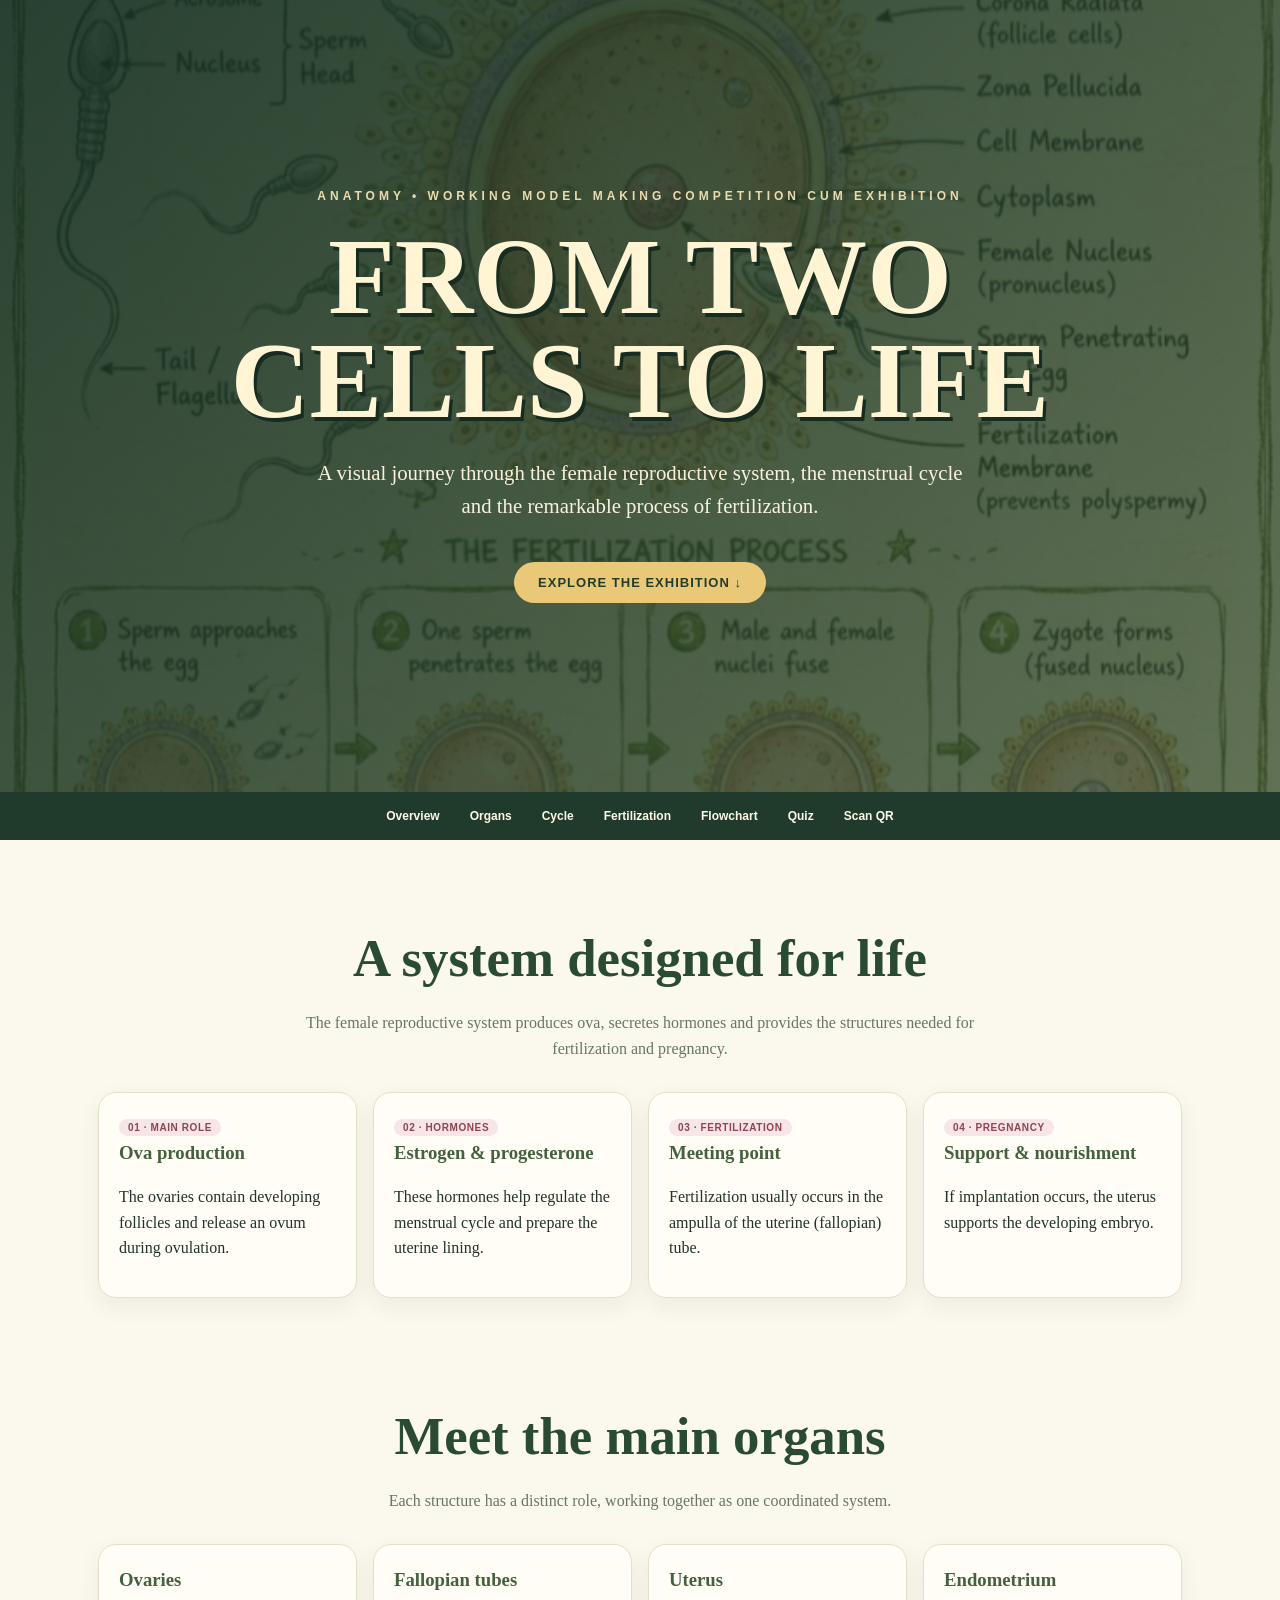
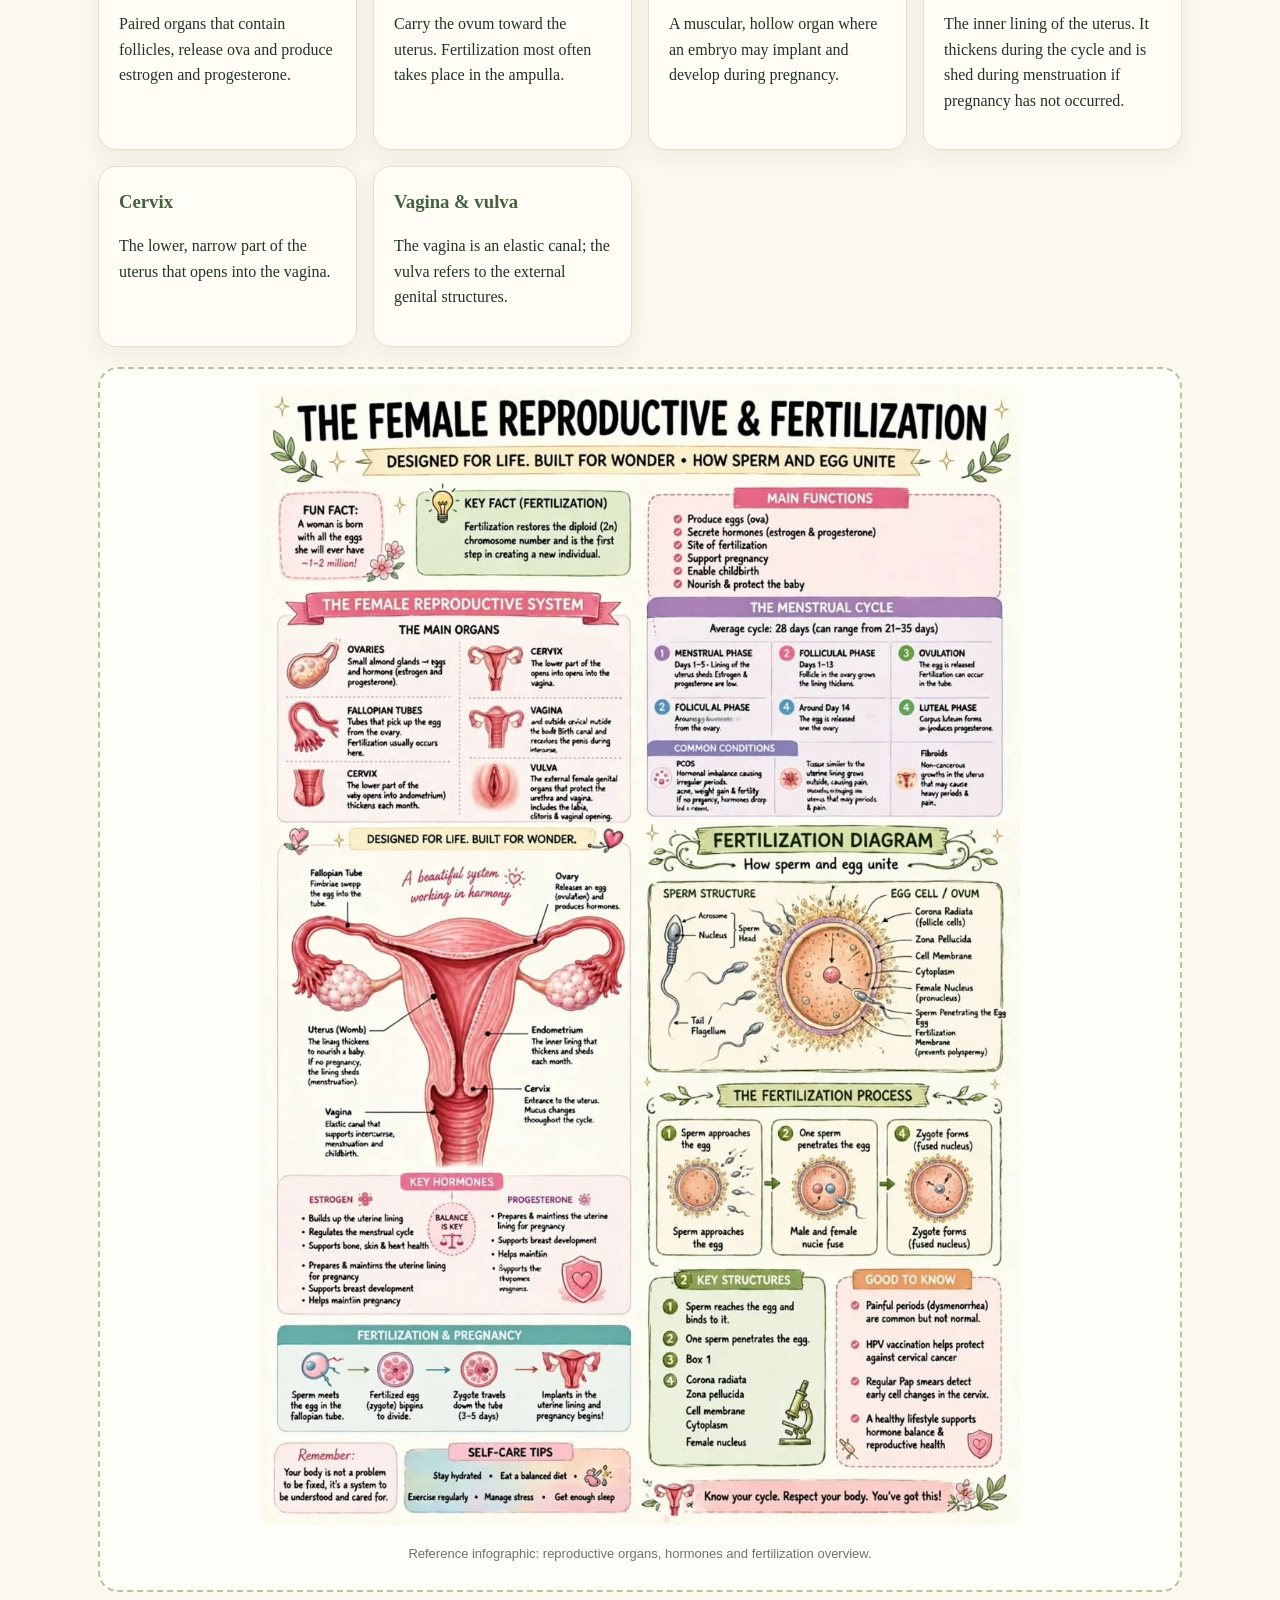
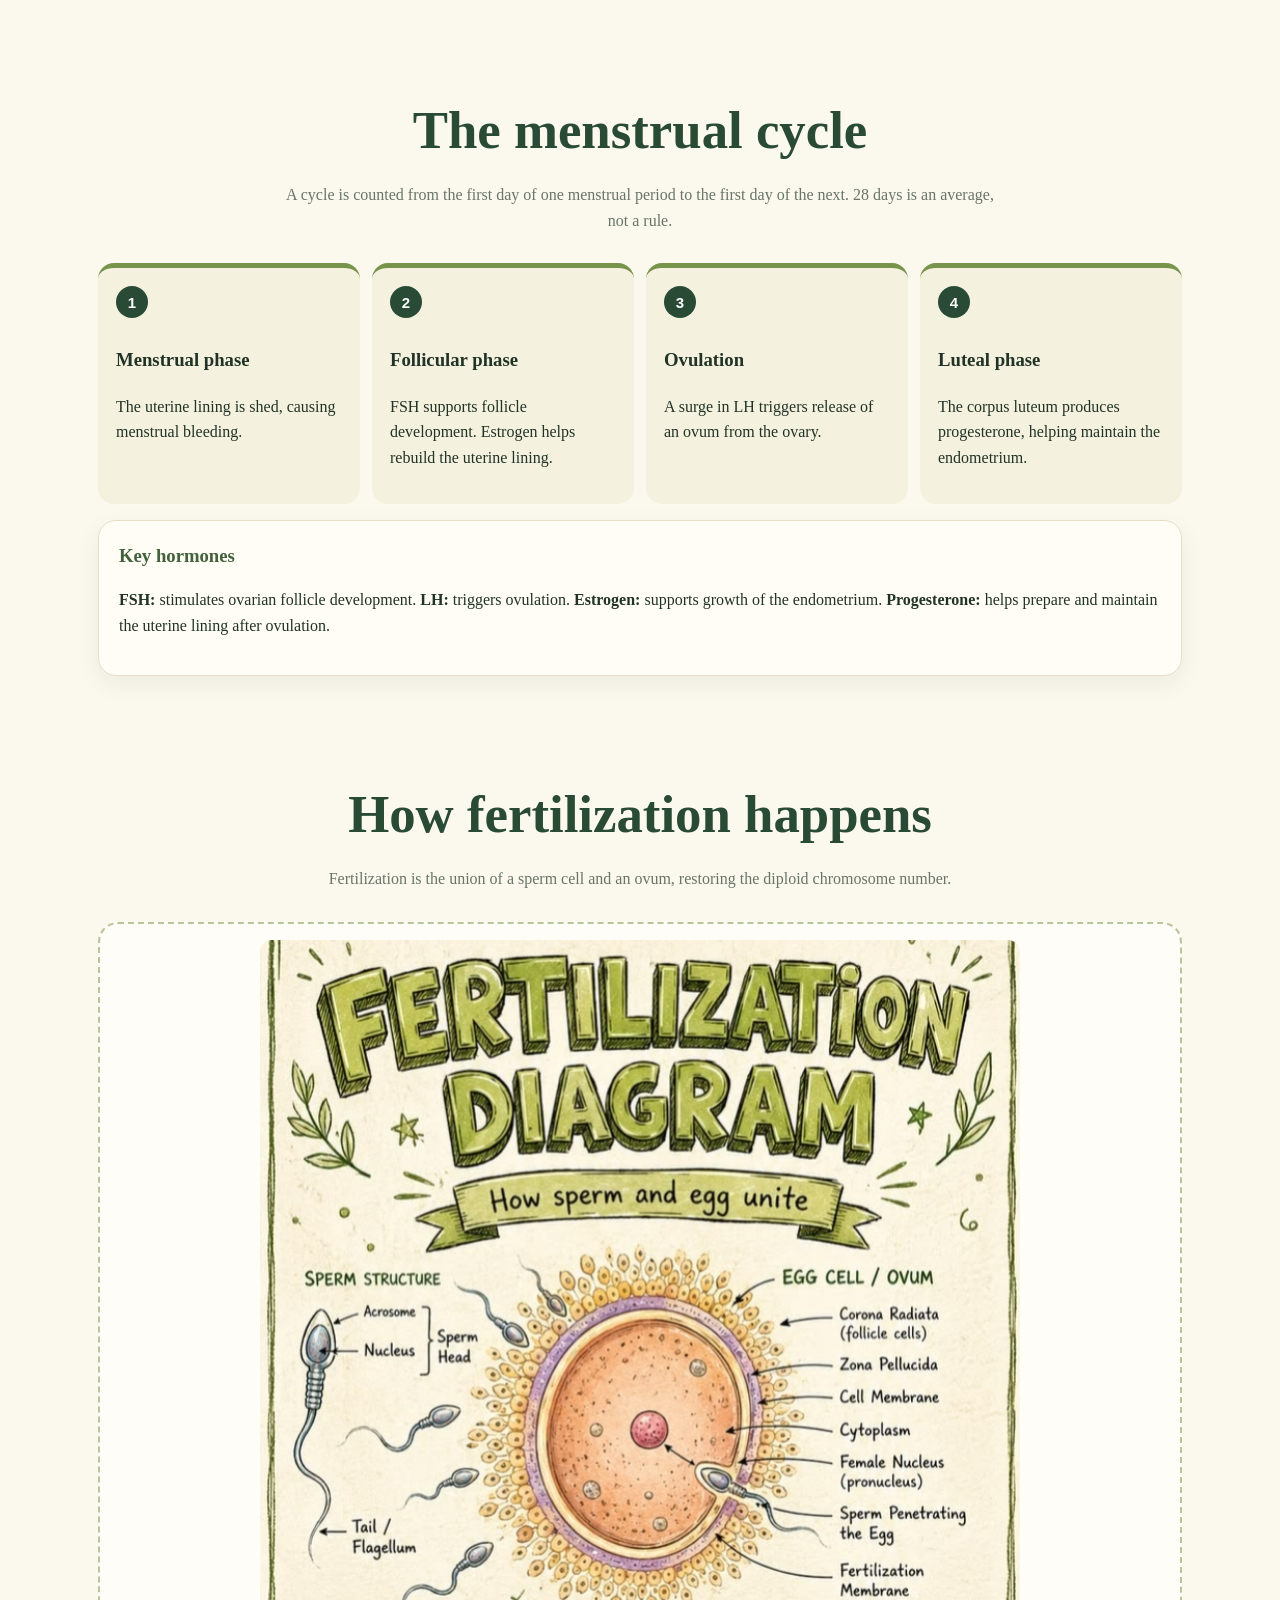
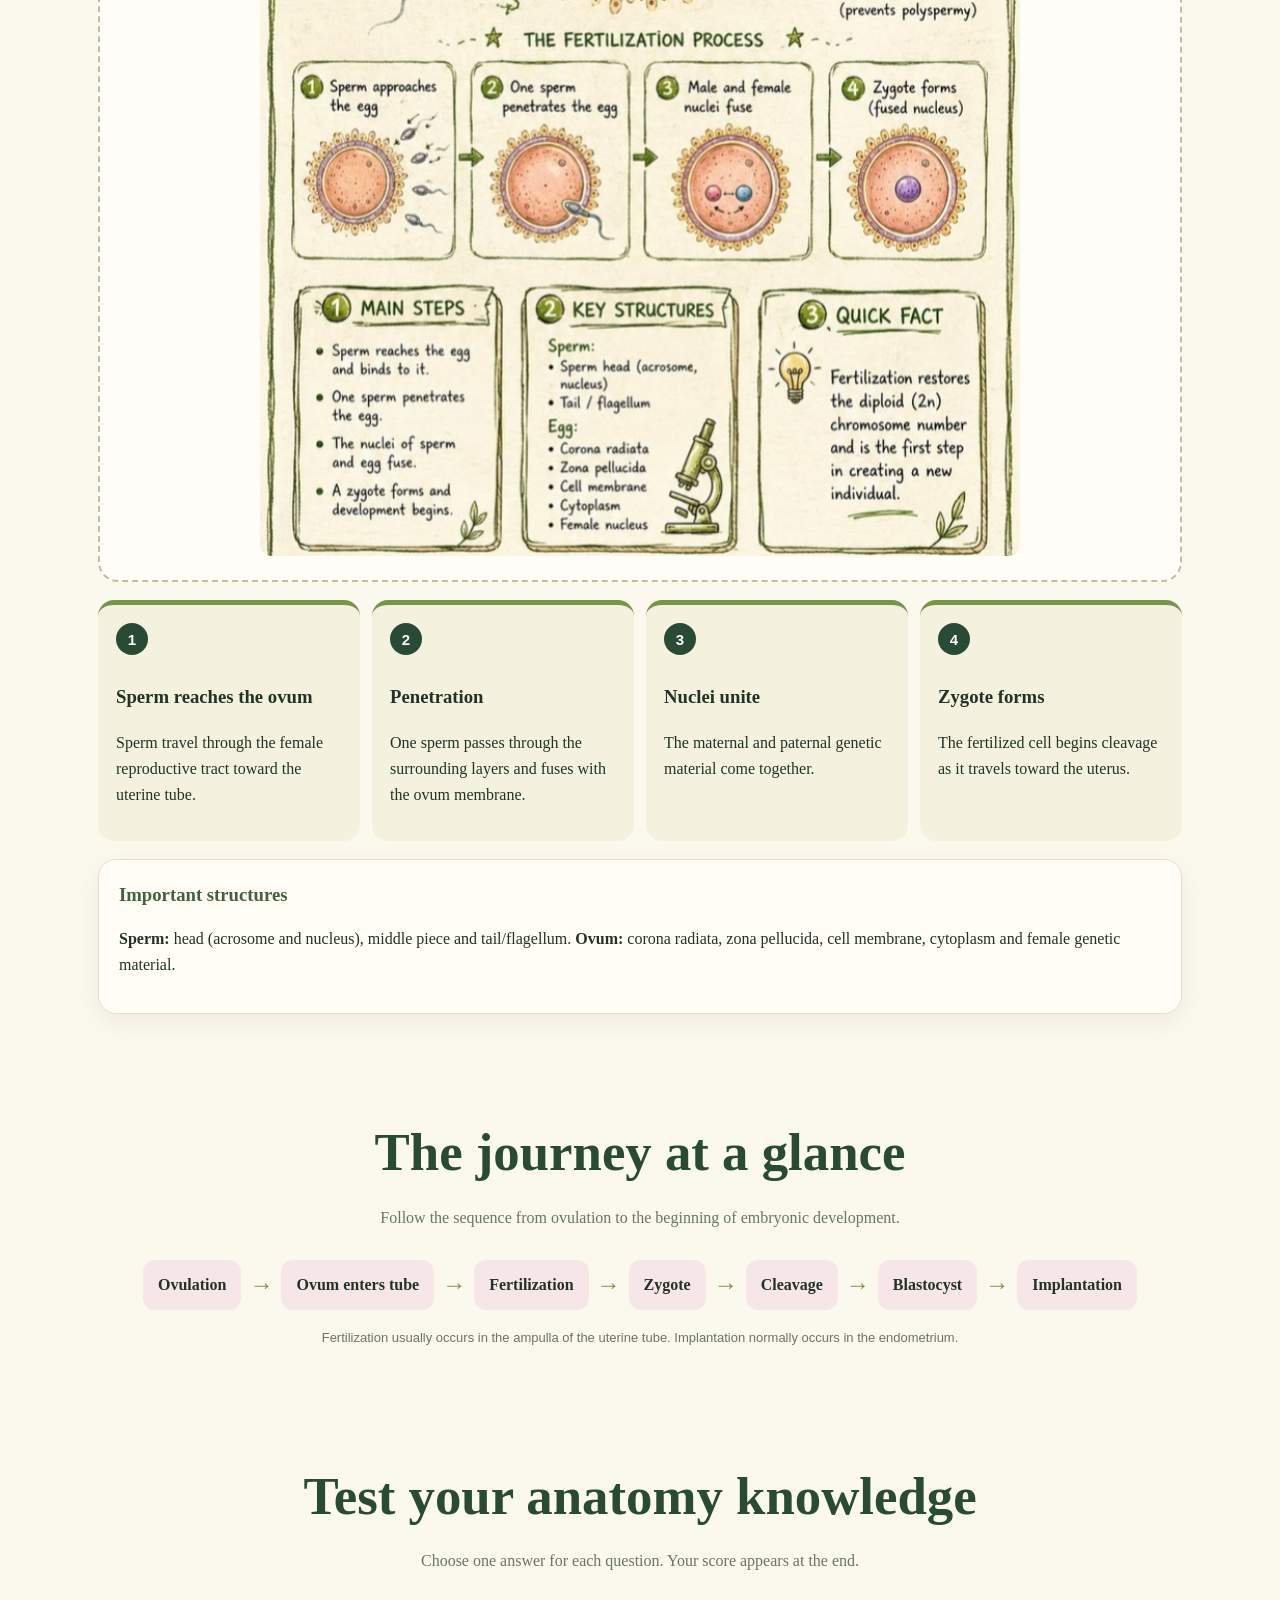
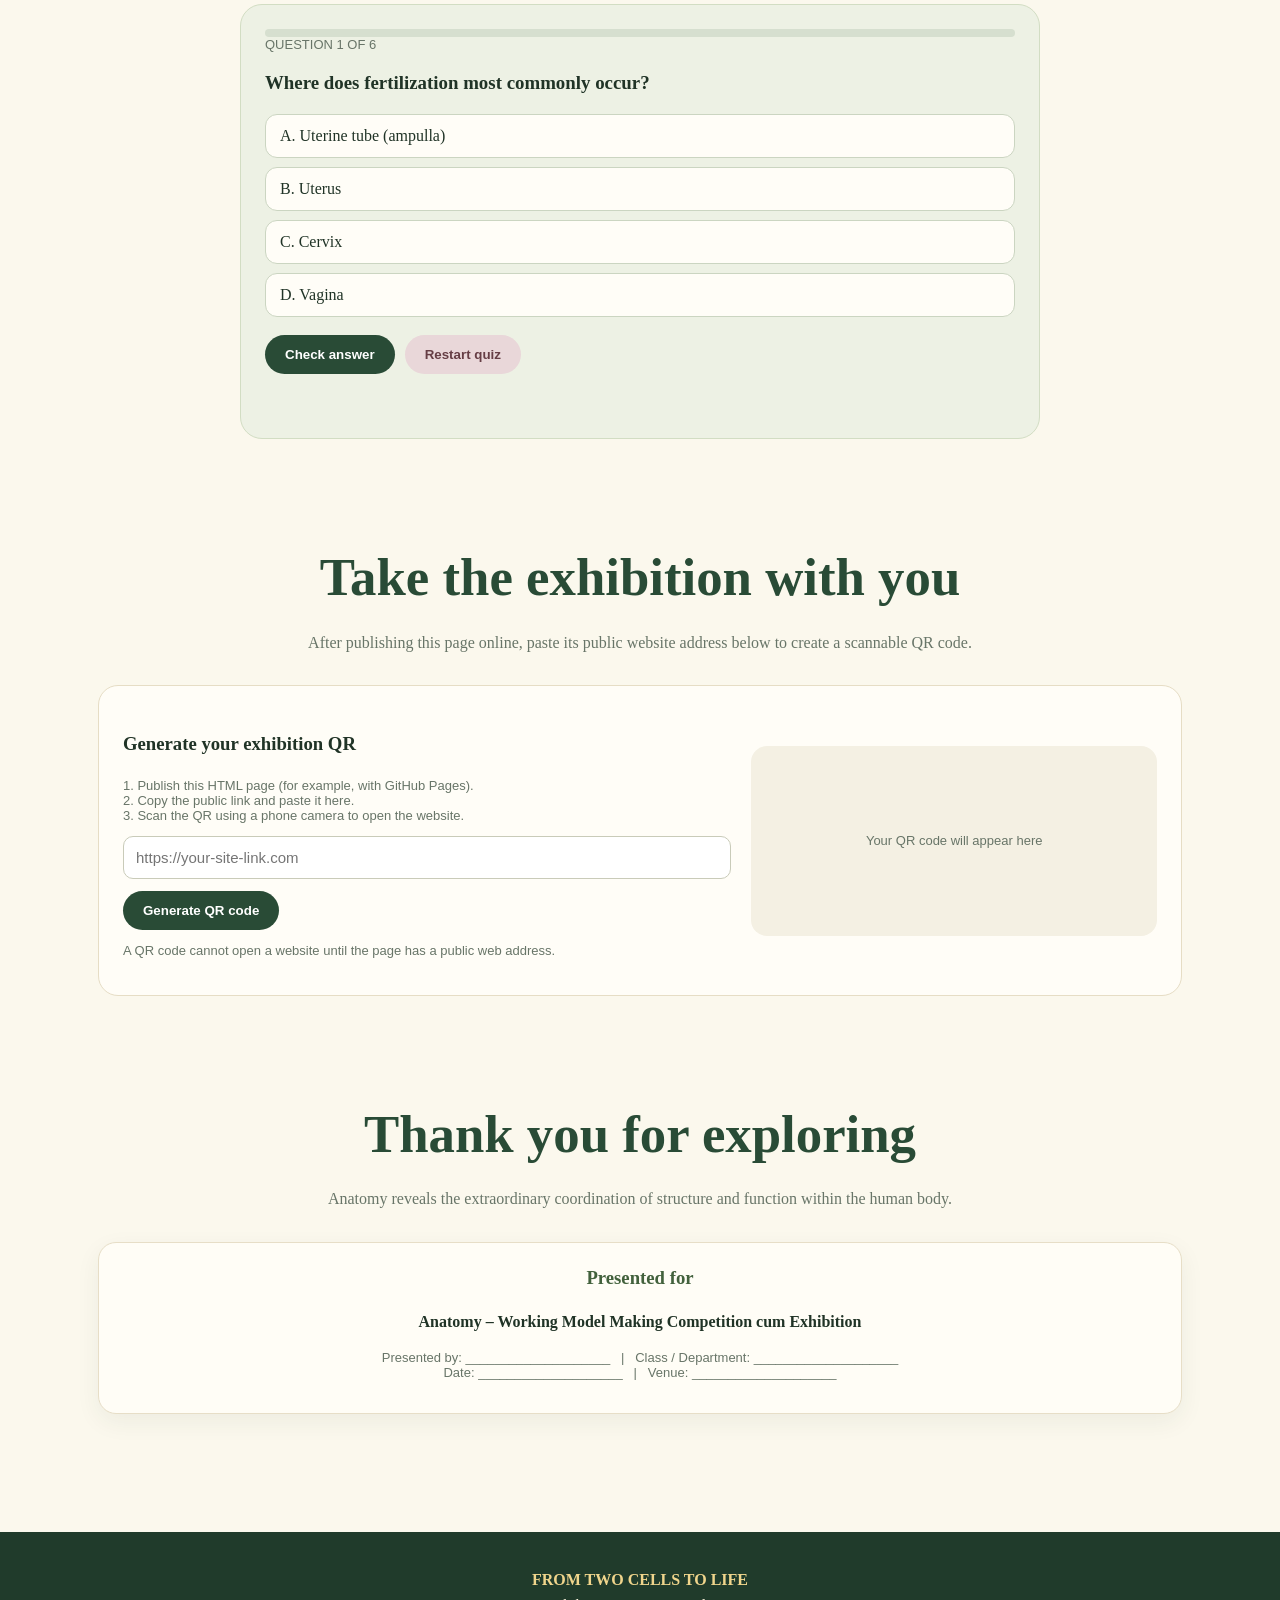
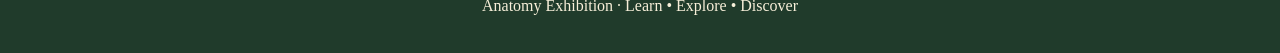
==== anatomy_exhibition_website.html @ d7142485 "Add files via upload" ====
<!DOCTYPE html>
<html lang="en">
<head>
<meta charset="UTF-8"><meta name="viewport" content="width=device-width, initial-scale=1">
<meta name="theme-color" content="#243c2b">
<title>From Two Cells to Life | Anatomy Exhibition</title>
<style>
:root{--ink:#203326;--green:#294b36;--leaf:#78934c;--cream:#fbf8ed;--pink:#e58e9c;--gold:#d9b85d;--paper:#fffdf6;--muted:#687568}
*{box-sizing:border-box}html{scroll-behavior:smooth}body{margin:0;background:var(--cream);color:var(--ink);font-family:Georgia,serif;line-height:1.6}
header{min-height:88vh;display:flex;align-items:center;justify-content:center;text-align:center;padding:70px 20px;color:#fff;background:linear-gradient(135deg,rgba(22,49,34,.92),rgba(54,77,45,.78)),url('[data-uri]') center/cover}
.hero{max-width:900px}.eyebrow{letter-spacing:4px;text-transform:uppercase;font:700 12px Arial,sans-serif;color:#e8dcae}.hero h1{font-size:clamp(3rem,9vw,6.8rem);line-height:.95;margin:22px 0;color:#fff4d3;text-shadow:3px 4px 0 #172c20}.hero p{font-size:clamp(1rem,2vw,1.3rem);max-width:650px;margin:24px auto;color:#f8f1df}.cta{display:inline-block;margin-top:15px;padding:13px 24px;border-radius:30px;background:#e9c978;color:#243c2b;text-decoration:none;font:700 13px Arial,sans-serif;letter-spacing:1px}
nav{position:sticky;top:0;z-index:5;background:#203b2b;display:flex;gap:8px;justify-content:center;flex-wrap:wrap;padding:10px}nav a{color:#fff8e7;text-decoration:none;font:600 12px Arial;padding:7px 11px;border-radius:20px}nav a:hover{background:#47684a}
main{max-width:1120px;margin:auto;padding:28px 18px 70px}.section{padding:48px 0;scroll-margin-top:65px}.section-title{text-align:center;margin:0 0 10px;font-size:clamp(2rem,5vw,3.3rem);color:var(--green)}.sub{text-align:center;color:var(--muted);max-width:720px;margin:0 auto 30px}
.grid{display:grid;grid-template-columns:repeat(auto-fit,minmax(220px,1fr));gap:16px}.card{background:var(--paper);border:1px solid #e7dec7;border-radius:18px;padding:20px;box-shadow:0 8px 25px #273c2810}.card h3{margin:0 0 8px;color:#42613c}.tag{display:inline-block;background:#f7e5e7;color:#8c4652;padding:3px 9px;border-radius:20px;font:700 10px Arial;letter-spacing:.6px;text-transform:uppercase}.fact{font-size:1.08rem}.diagram{background:#fffdf7;border:2px dashed #b9c49b;border-radius:20px;padding:16px;text-align:center}.diagram img{width:100%;max-width:760px;height:auto;border-radius:12px}.steps{display:grid;grid-template-columns:repeat(auto-fit,minmax(180px,1fr));gap:12px;align-items:stretch}.step{background:#f5f1df;border-radius:16px;padding:18px;border-top:5px solid var(--leaf)}.num{display:inline-grid;place-items:center;width:32px;height:32px;border-radius:50%;background:var(--green);color:white;font:bold 15px Arial;margin-bottom:8px}
.flow{display:flex;align-items:center;justify-content:center;flex-wrap:wrap;gap:8px;margin:20px 0}.flow span{background:#f7e6e7;padding:12px 15px;border-radius:12px;font-weight:bold}.flow b{color:#81924c;font:700 24px Arial}
.quiz-wrap{background:#edf1e4;border:1px solid #d2ddc3;border-radius:22px;padding:24px;max-width:800px;margin:auto}.question{font-size:1.18rem;font-weight:bold;margin:16px 0}.option{display:block;width:100%;text-align:left;border:1px solid #cbd5c1;background:#fffdf7;border-radius:12px;padding:12px 14px;margin:9px 0;font:16px Georgia;cursor:pointer;color:var(--ink)}.option:hover{border-color:#6f8a4d;background:#f8f8ed}.option.selected{background:#dce8d0;border:2px solid #63814b}.quiz-actions{display:flex;gap:10px;flex-wrap:wrap;margin-top:18px}.btn{border:0;border-radius:25px;padding:12px 20px;background:var(--green);color:white;font-weight:bold;cursor:pointer}.btn.secondary{background:#e9d7d9;color:#663e45}.feedback{font-weight:bold;min-height:28px;margin-top:12px}.progress{height:8px;background:#d6dfcf;border-radius:20px;overflow:hidden}.progress div{height:100%;width:0;background:#79944f;transition:width .3s}
.qrbox{display:grid;grid-template-columns:1.2fr .8fr;gap:20px;align-items:center;background:#fffdf7;border:1px solid #e6ddc5;border-radius:20px;padding:24px}.qrbox input{width:100%;padding:12px;border:1px solid #c9cbb9;border-radius:10px;font:15px Arial}.qr-preview{min-height:190px;display:grid;place-items:center;background:#f4f0e3;border-radius:16px;padding:14px}.qr-preview img{width:180px;height:180px;max-width:100%}.small{font:13px Arial;color:var(--muted)}footer{text-align:center;background:#203b2b;color:#f7efd9;padding:35px 15px}footer strong{color:#f0d58c}
@media(max-width:650px){.qrbox{grid-template-columns:1fr}nav{position:static}.section{padding:34px 0}}
</style>
</head>
<body>
<header>
<div class="hero"><div class="eyebrow">Anatomy • Working Model Making Competition cum Exhibition</div>
<h1>FROM TWO<br>CELLS TO LIFE</h1>
<p>A visual journey through the female reproductive system, the menstrual cycle and the remarkable process of fertilization.</p>
<a class="cta" href="#explore">EXPLORE THE EXHIBITION ↓</a></div>
</header>
<nav><a href="#explore">Overview</a><a href="#organs">Organs</a><a href="#cycle">Cycle</a><a href="#fertilization">Fertilization</a><a href="#flowchart">Flowchart</a><a href="#quiz">Quiz</a><a href="#qr">Scan QR</a></nav>
<main>
<section class="section" id="explore"><h2 class="section-title">A system designed for life</h2><p class="sub">The female reproductive system produces ova, secretes hormones and provides the structures needed for fertilization and pregnancy.</p>
<div class="grid">
<div class="card"><span class="tag">01 · Main role</span><h3>Ova production</h3><p>The ovaries contain developing follicles and release an ovum during ovulation.</p></div>
<div class="card"><span class="tag">02 · Hormones</span><h3>Estrogen & progesterone</h3><p>These hormones help regulate the menstrual cycle and prepare the uterine lining.</p></div>
<div class="card"><span class="tag">03 · Fertilization</span><h3>Meeting point</h3><p>Fertilization usually occurs in the ampulla of the uterine (fallopian) tube.</p></div>
<div class="card"><span class="tag">04 · Pregnancy</span><h3>Support & nourishment</h3><p>If implantation occurs, the uterus supports the developing embryo.</p></div>
</div></section>
<section class="section" id="organs"><h2 class="section-title">Meet the main organs</h2><p class="sub">Each structure has a distinct role, working together as one coordinated system.</p>
<div class="grid">
<div class="card"><h3>Ovaries</h3><p>Paired organs that contain follicles, release ova and produce estrogen and progesterone.</p></div>
<div class="card"><h3>Fallopian tubes</h3><p>Carry the ovum toward the uterus. Fertilization most often takes place in the ampulla.</p></div>
<div class="card"><h3>Uterus</h3><p>A muscular, hollow organ where an embryo may implant and develop during pregnancy.</p></div>
<div class="card"><h3>Endometrium</h3><p>The inner lining of the uterus. It thickens during the cycle and is shed during menstruation if pregnancy has not occurred.</p></div>
<div class="card"><h3>Cervix</h3><p>The lower, narrow part of the uterus that opens into the vagina.</p></div>
<div class="card"><h3>Vagina & vulva</h3><p>The vagina is an elastic canal; the vulva refers to the external genital structures.</p></div>
</div>
<div class="diagram" style="margin-top:20px"><img src="[data-uri]" alt="Female reproductive system and fertilization educational infographic"><p class="small">Reference infographic: reproductive organs, hormones and fertilization overview.</p></div>
</section>
<section class="section" id="cycle"><h2 class="section-title">The menstrual cycle</h2><p class="sub">A cycle is counted from the first day of one menstrual period to the first day of the next. 28 days is an average, not a rule.</p>
<div class="steps">
<div class="step"><div class="num">1</div><h3>Menstrual phase</h3><p>The uterine lining is shed, causing menstrual bleeding.</p></div>
<div class="step"><div class="num">2</div><h3>Follicular phase</h3><p>FSH supports follicle development. Estrogen helps rebuild the uterine lining.</p></div>
<div class="step"><div class="num">3</div><h3>Ovulation</h3><p>A surge in LH triggers release of an ovum from the ovary.</p></div>
<div class="step"><div class="num">4</div><h3>Luteal phase</h3><p>The corpus luteum produces progesterone, helping maintain the endometrium.</p></div>
</div>
<div class="card" style="margin-top:16px"><h3>Key hormones</h3><p><b>FSH:</b> stimulates ovarian follicle development. <b>LH:</b> triggers ovulation. <b>Estrogen:</b> supports growth of the endometrium. <b>Progesterone:</b> helps prepare and maintain the uterine lining after ovulation.</p></div>
</section>
<section class="section" id="fertilization"><h2 class="section-title">How fertilization happens</h2><p class="sub">Fertilization is the union of a sperm cell and an ovum, restoring the diploid chromosome number.</p>
<div class="diagram"><img src="[data-uri]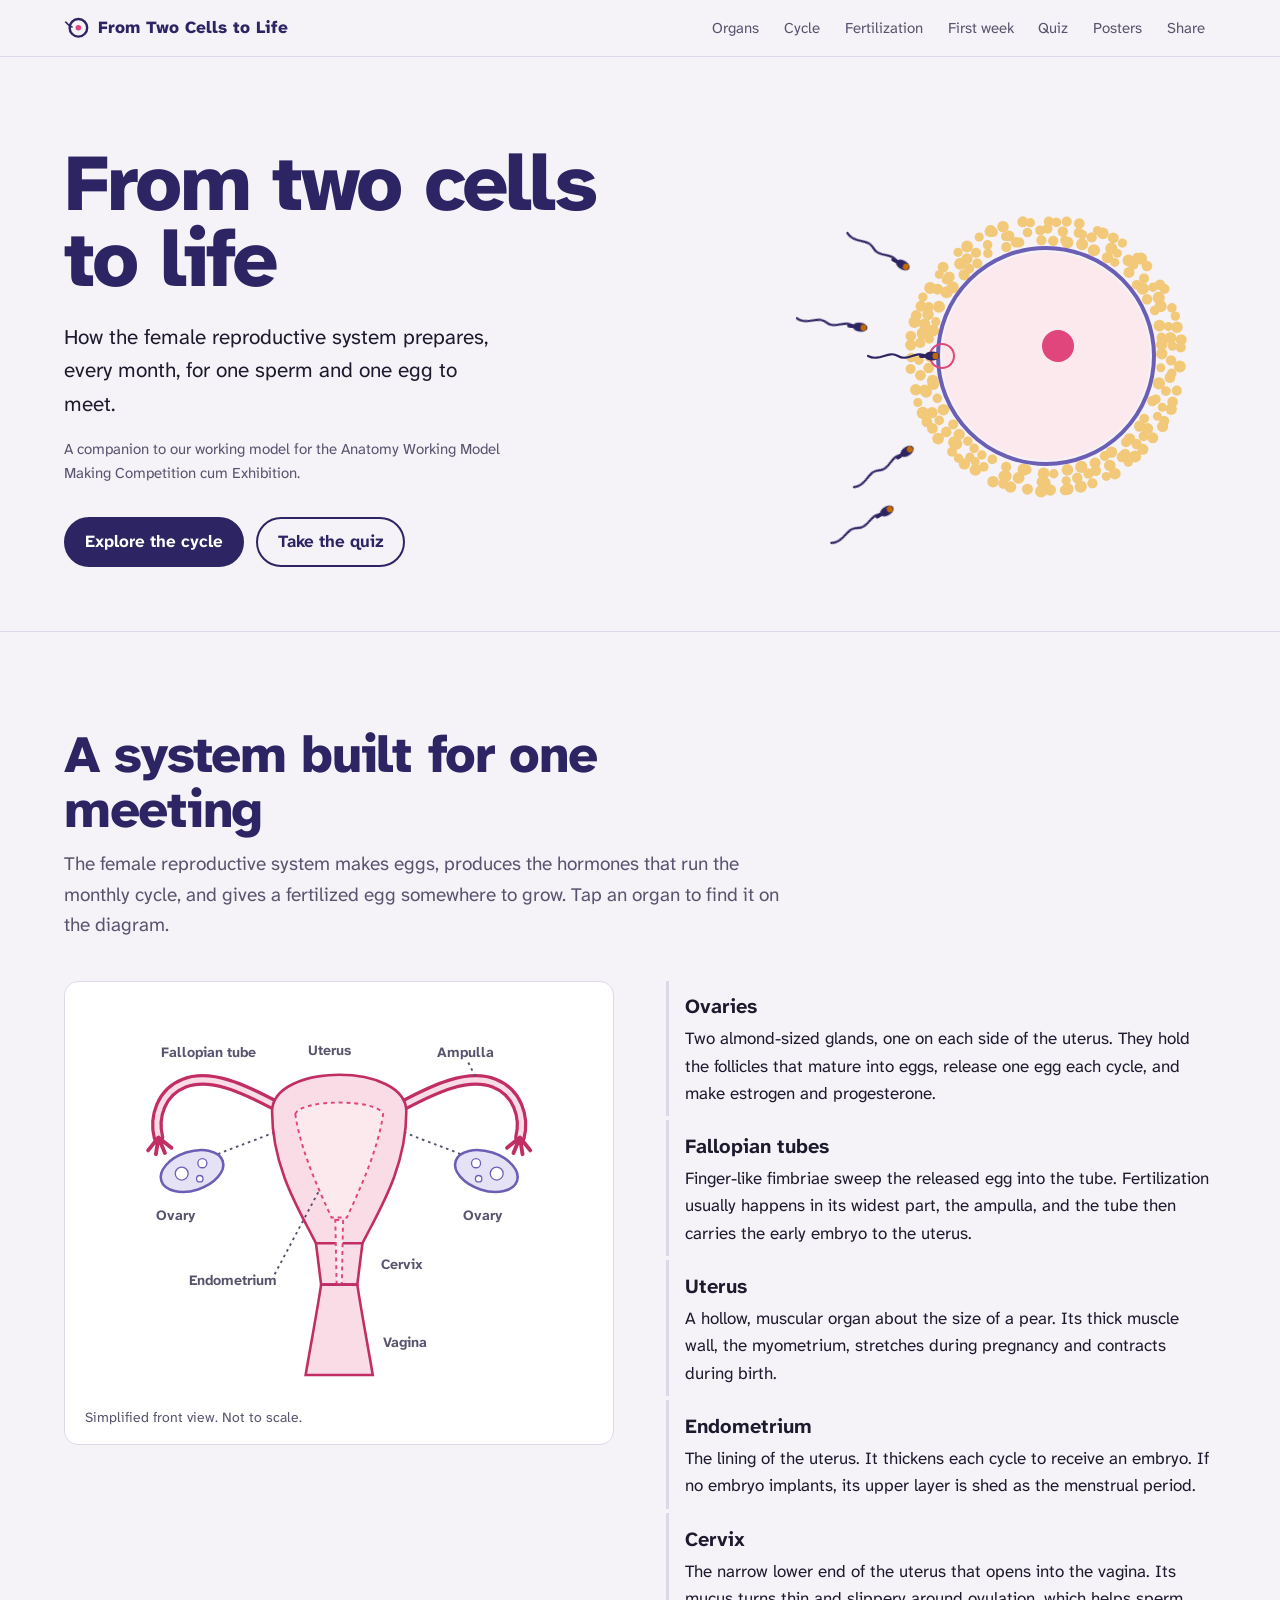
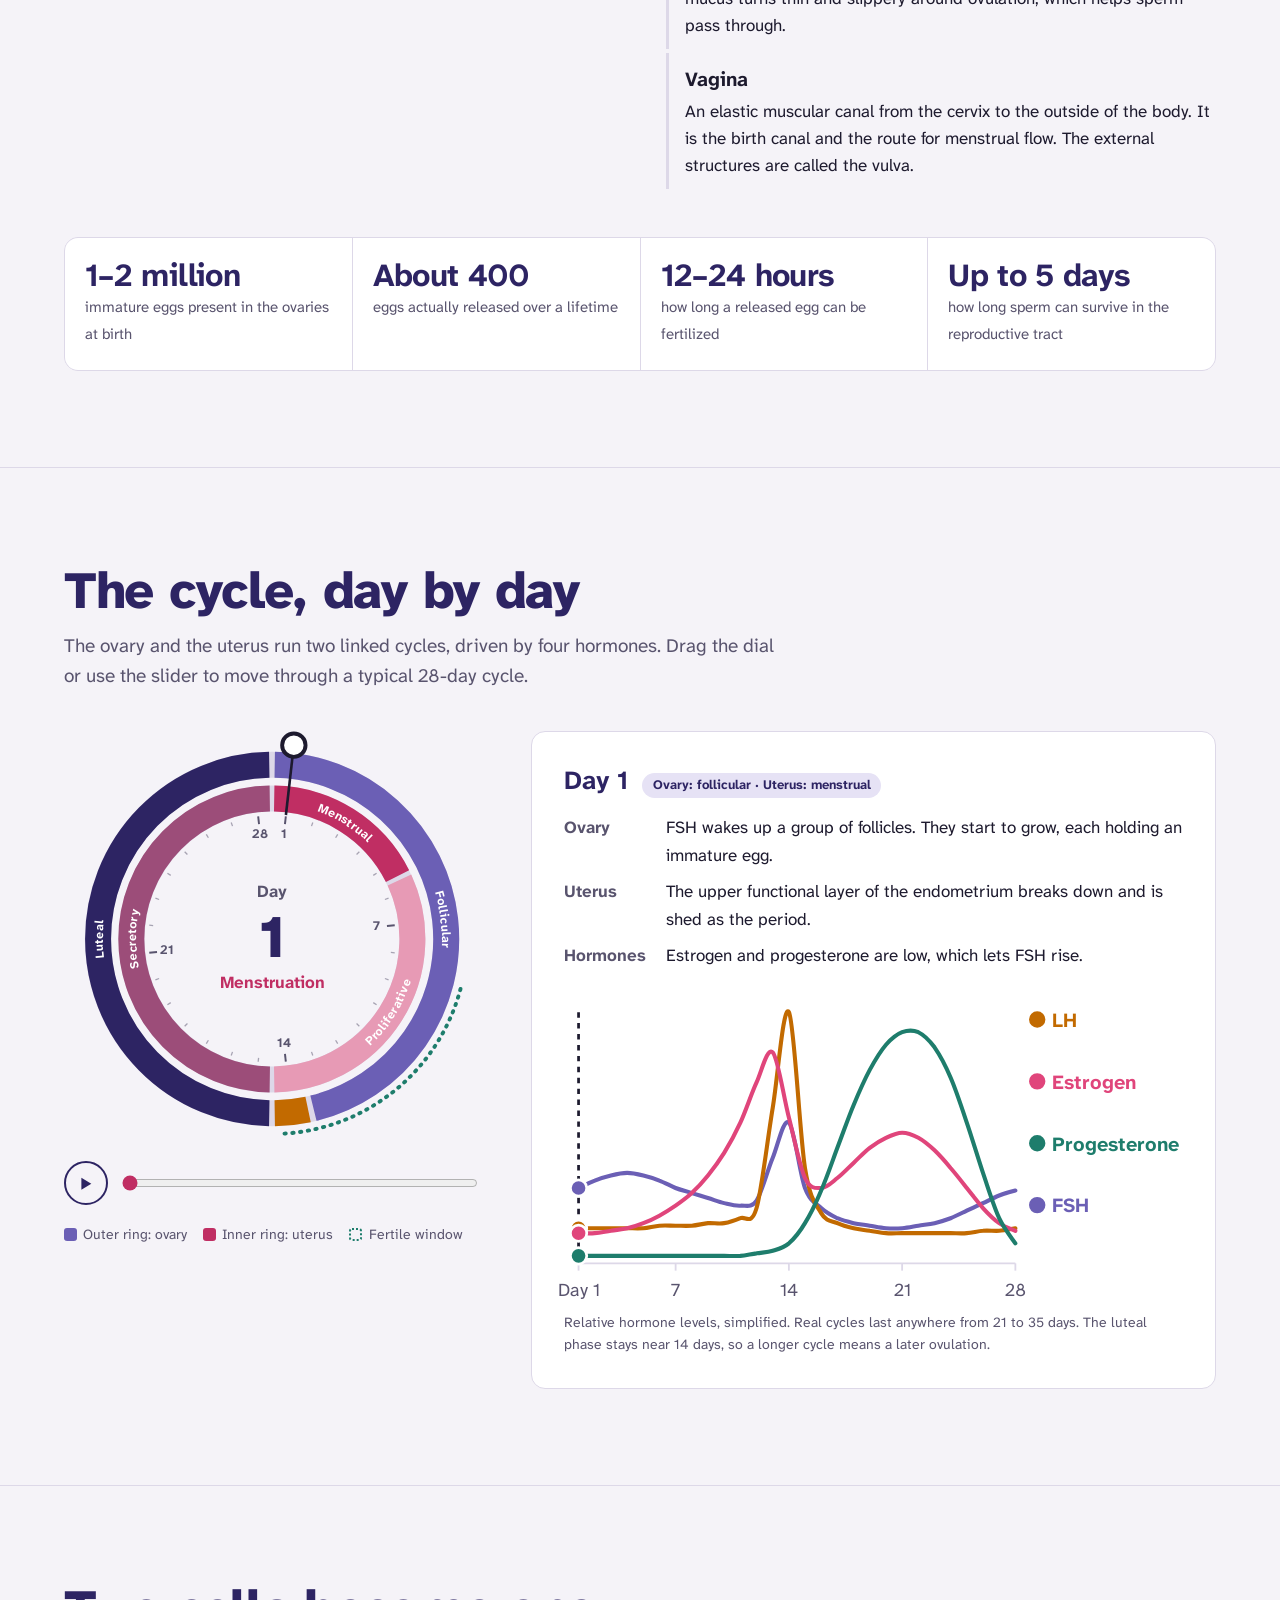
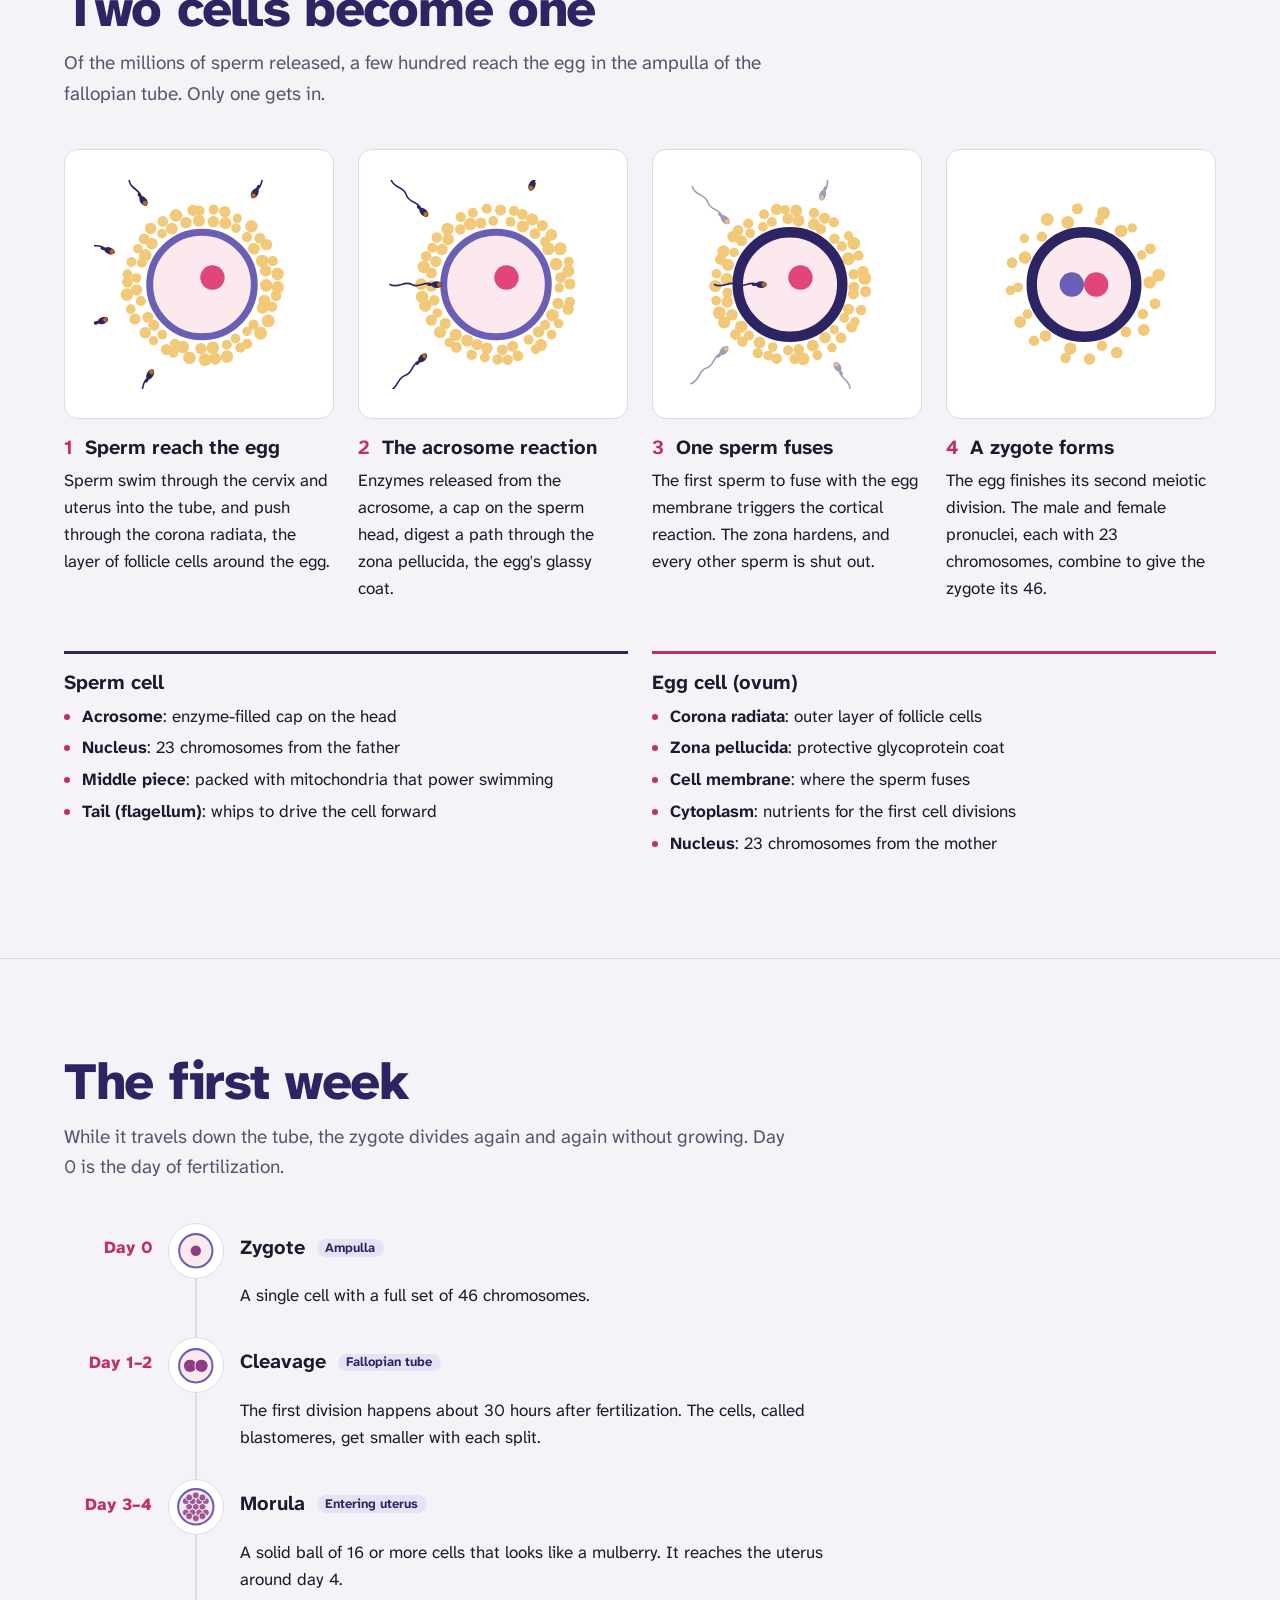
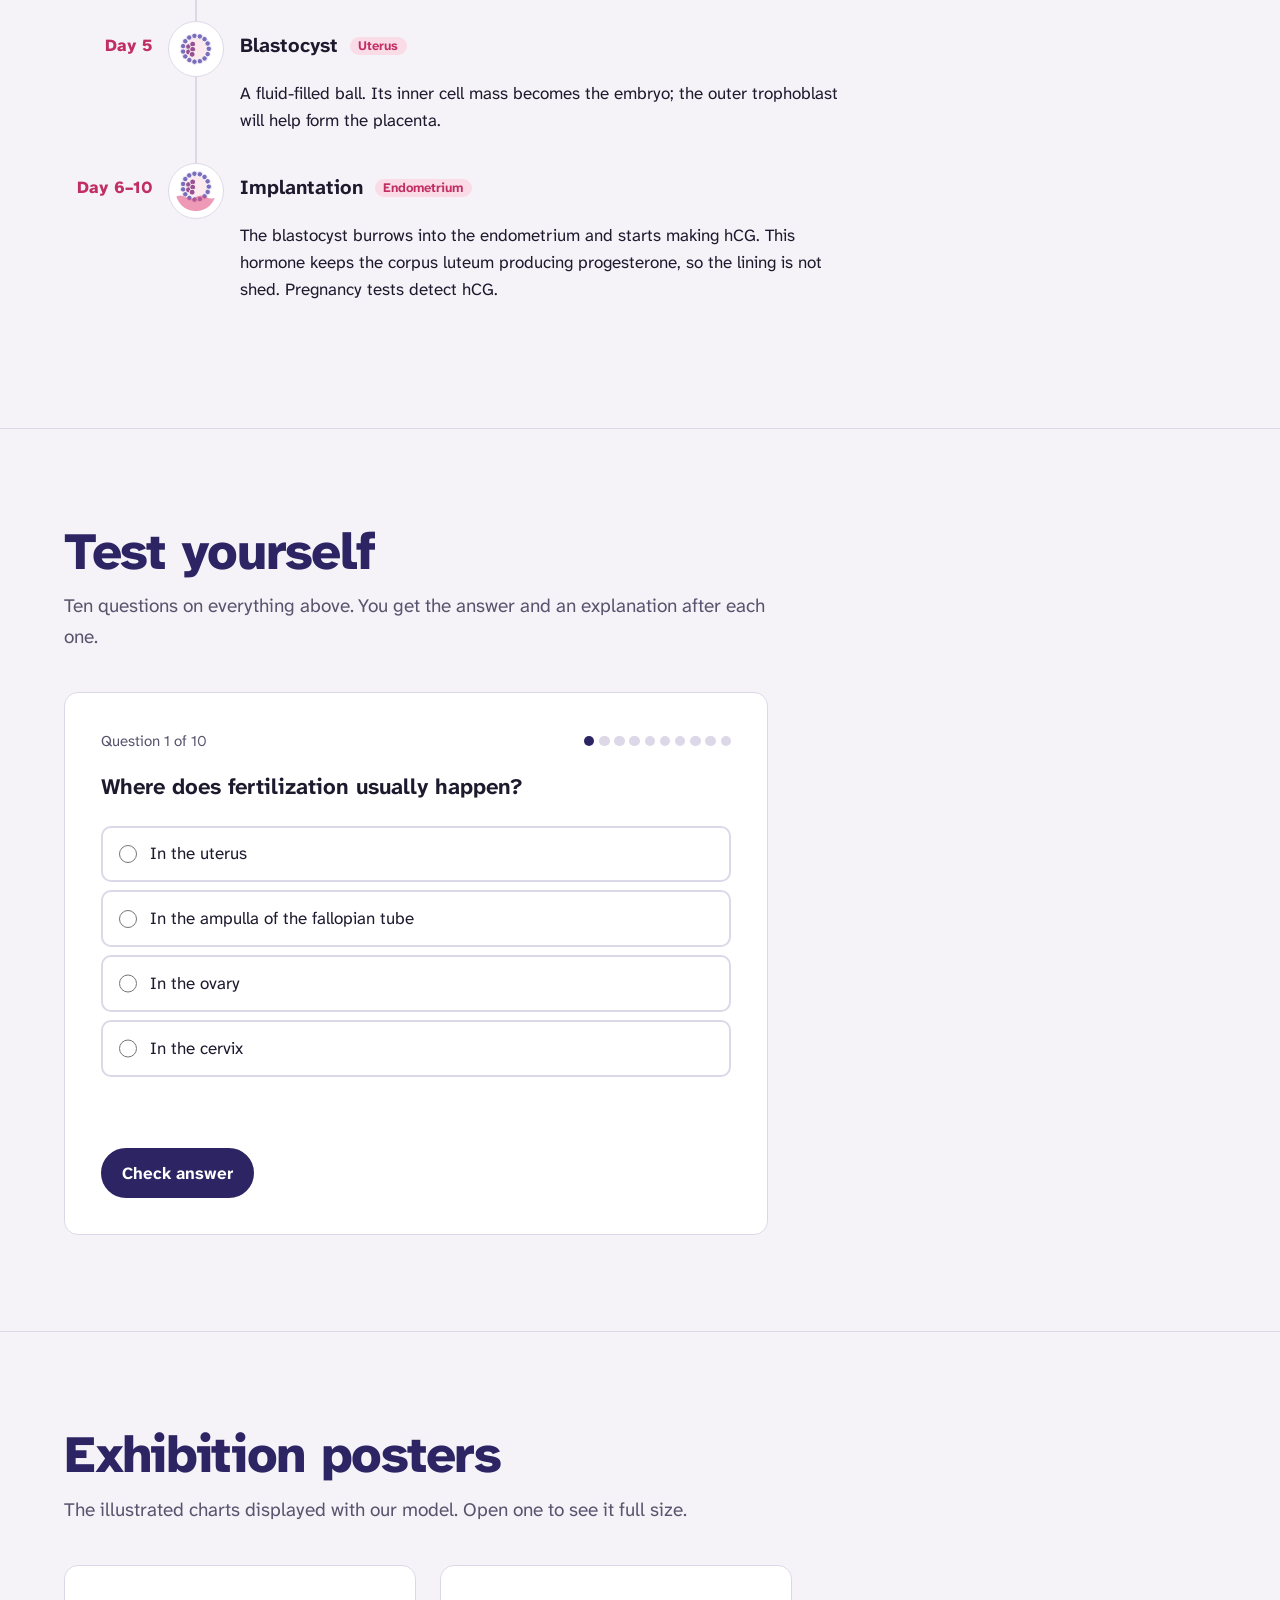
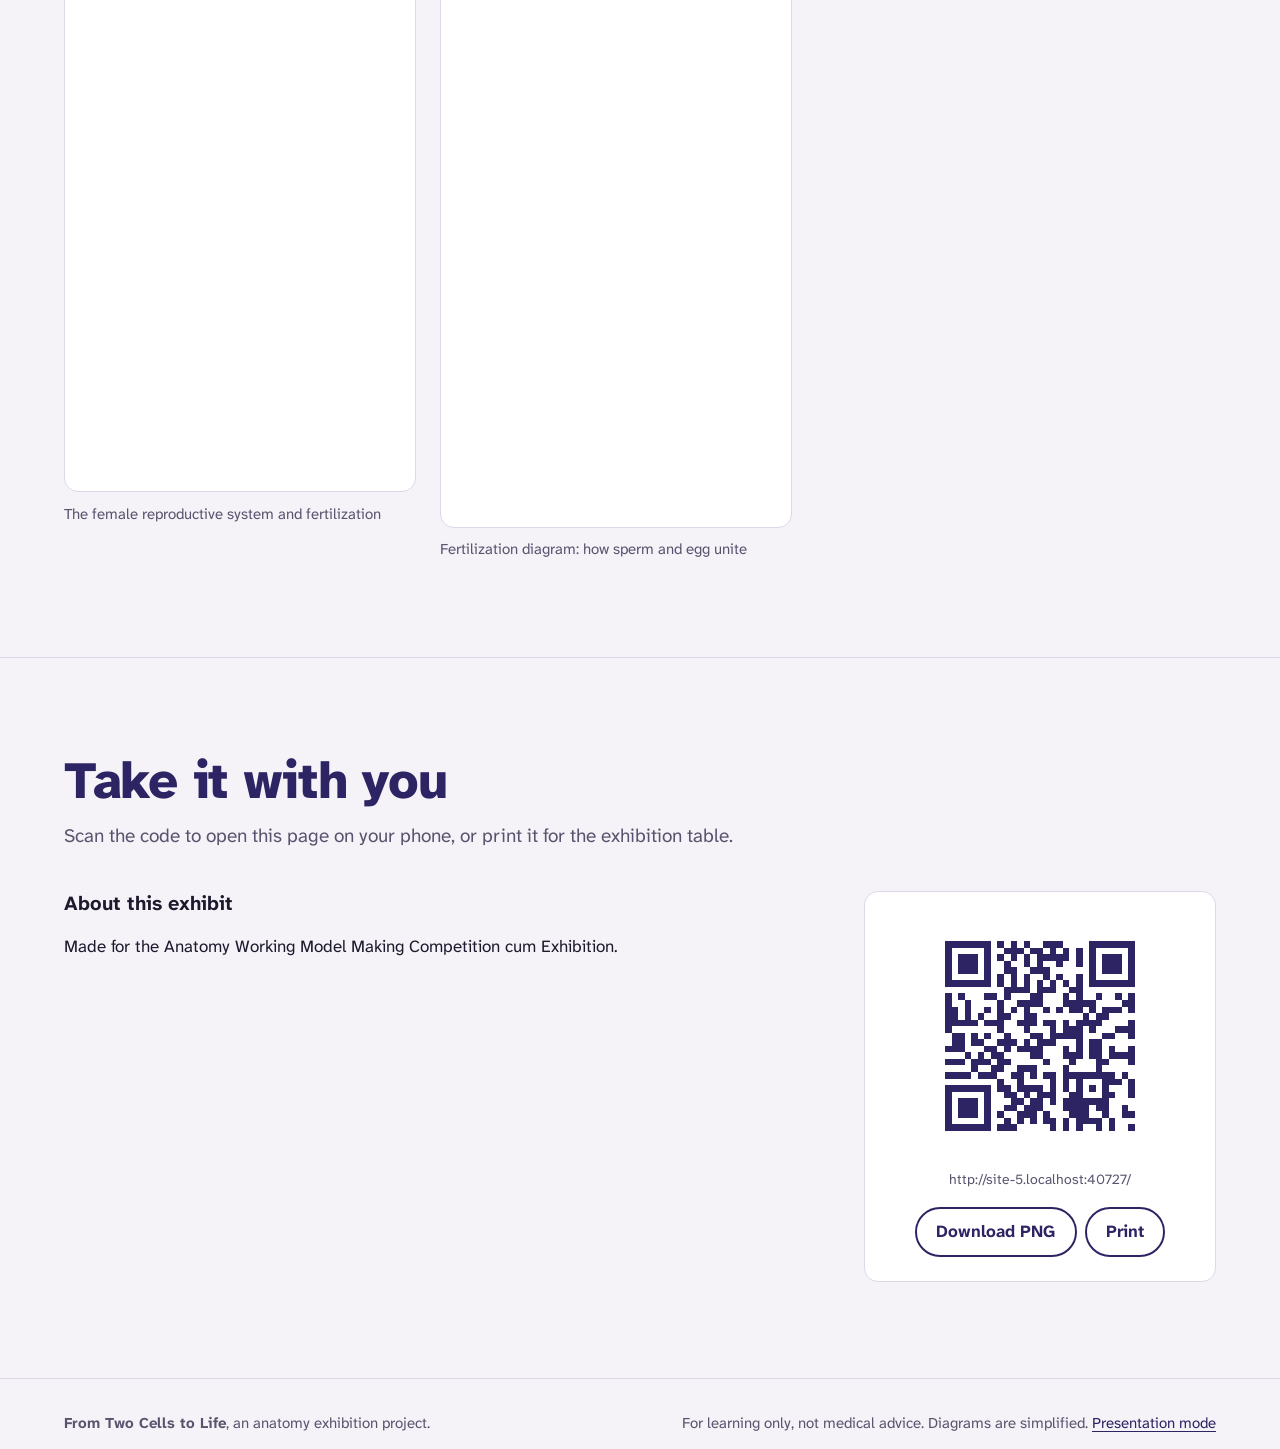
